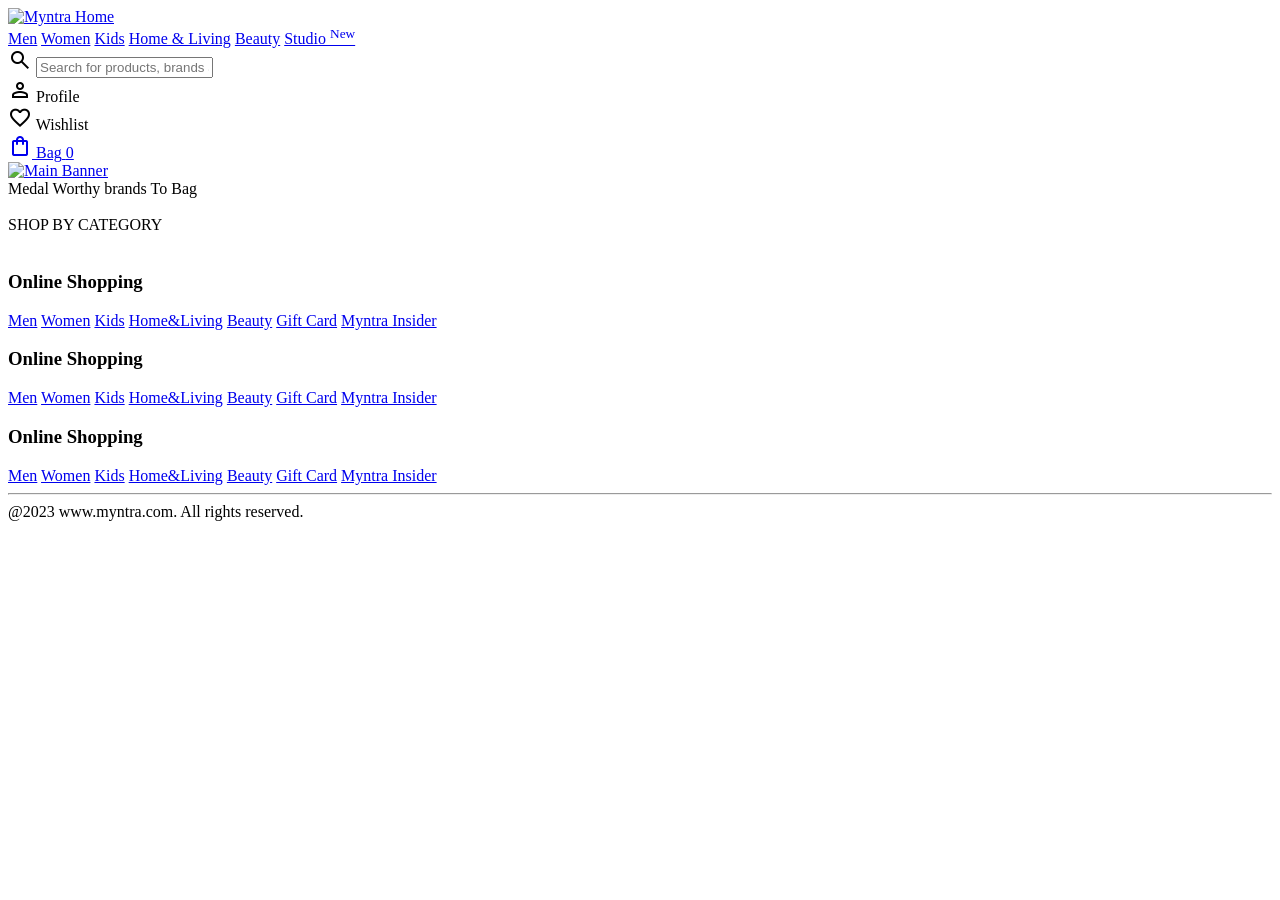
==== index.html @ 45eba258 "Rename Front_Page.html to index.html" ====
<!DOCTYPE html>
<html lang="en">
<head>
    <title>Myntra Clone</title>
    <link rel="stylesheet" href="Front_Page.css">
    <link rel="stylesheet" href="https://fonts.googleapis.com/css2?family=Material+Symbols+Outlined:opsz,wght,FILL,GRAD@20..48,100..700,0..1,-50..200" />
</head>
<body>
    <header>
        <div class="logo-container">
            <a href="Front_Page.html"><img class="shopping-home" src="myntra-image/myntra_logo.webp" alt="Myntra Home"></a>
        </div>
        <nav class="nav-bar">
            <a href="men.html">Men</a>
            <a href="#">Women</a>
            <a href="#">Kids</a>
            <a href="#">Home & Living</a>
            <a href="#">Beauty</a>
            <a href="#">Studio <sup>New</sup></a>
        </nav>
        <div class="search-bar">
            <span class="material-symbols-outlined search-icon">search</span>
            <input class="search-input" placeholder="Search for products, brands and more">
        </div>
        <div class="action-bar">
            <div class="action-container">
                <span class="material-symbols-outlined action_icon">person</span>
                <span class="action_name">Profile</span>
            </div>

            <div class="action-container">
                <span class="material-symbols-outlined action_icon">favorite</span>
                <span class="action-name">Wishlist</span>
            </div>

           <a class="action-container" href="bag.html">
                <span class="material-symbols-outlined ">shopping_bag</span>
                <span class="action-name">Bag</span>
                <span class="bag-item-count">0</span>
            </a>
        </div>
    </header>
    <main>
       <div class="banner-container">
        </div>
        <a href="Top_Items.html"><img class="banner-image" src="myntra-image/banner.jpg" alt="Main Banner"></a>
        <div class="category-heading">Medal Worthy brands To Bag</div>
        <div class="category-items">
            <a href="#"><img class="sale-item" src="myntra-image/image copy 9.png" alt=""></a>
            <a href="#"><img class="sale-item" src="myntra-image/image copy 13.png" alt=""></a>
            <a href="#"><img class="sale-item" src="myntra-image/image copy 11.png" alt=""></a>
            <a href="#"><img class="sale-item" src="myntra-image/image copy 12.png" alt=""></a>
            <a href="#"><img class="sale-item" src="myntra-image/image copy 14.png" alt=""></a>
            <a href="#"><img class="sale-item" src="myntra-image/image copy 15.png" alt=""></a>
            <a href="#"><img class="sale-item" src="myntra-image/image copy 16.png" alt=""></a>
            <a href="#"><img class="sale-item" src="myntra-image/image copy 17.png" alt=""></a>
            <a href="#"><img class="sale-item" src="myntra-image/image copy 18.png" alt=""></a>
            <a href="#"><img class="sale-item" src="myntra-image/image copy 19.png" alt=""></a>
            <a href="#"><img class="sale-item" src="myntra-image/image copy 20.png" alt=""></a>
            <a href="#"><img class="sale-item" src="myntra-image/image copy 10.png" alt=""></a>
        </div>
        <div class="category-heading">SHOP BY CATEGORY</div>
        <div class="category-items">
            <a href="#"><img class="sale-item" src="myntra-image/image copy 2.png" alt=""></a>
            <a href="#"><img class="sale-item" src="myntra-image/image copy 3.png" alt=""></a>
            <a href="#"><img class="sale-item" src="myntra-image/image copy 4.png" alt=""></a>
            <a href="#"><img class="sale-item" src="myntra-image/image copy 5.png" alt=""></a>
            <a href="#"><img class="sale-item" src="myntra-image/image copy 6.png" alt=""></a>
            <a href="#"><img class="sale-item" src="myntra-image/image copy 7.png" alt=""></a>
            <a href="#"><img class="sale-item" src="myntra-image/image copy 8.png" alt=""></a>
            <a href="#"><img class="sale-item" src="myntra-image/image.png" alt=""></a>
            <a href="#"><img class="sale-item" src="myntra-image/image copy.png" alt=""></a>
        </div>
    </main>
    <footer>
        <div class="footer-container">
            <div class="footer-column">
                <h3>Online Shopping</h3>
                <a href="#">Men</a>
            <a href="#">Women</a>
            <a href="#">Kids</a>
            <a href="#">Home&Living</a>
            <a href="#">Beauty</a>
            <a href="#">Gift Card</a>
            <a href="#">Myntra Insider</a>
            </div>
            <div class="footer-column">
                <h3>Online Shopping</h3>
                <a href="#">Men</a>
            <a href="#">Women</a>
            <a href="#">Kids</a>
            <a href="#">Home&Living</a>
            <a href="#">Beauty</a>
            <a href="#">Gift Card</a>
            <a href="#">Myntra Insider</a>
            </div>
             <div class="footer-column">
                <h3>Online Shopping</h3>
                <a href="#">Men</a>
            <a href="#">Women</a>
            <a href="#">Kids</a>
            <a href="#">Home&Living</a>
            <a href="#">Beauty</a>
            <a href="#">Gift Card</a>
            <a href="#">Myntra Insider</a>
            </div>
        </div>
        <hr>
        <div class="copyright">
            @2023 www.myntra.com. All rights reserved.
        </div>
    </footer>
   <script src="shopping-website2.js"></script>
   <script src="items.js"></script>
</body>
</html>
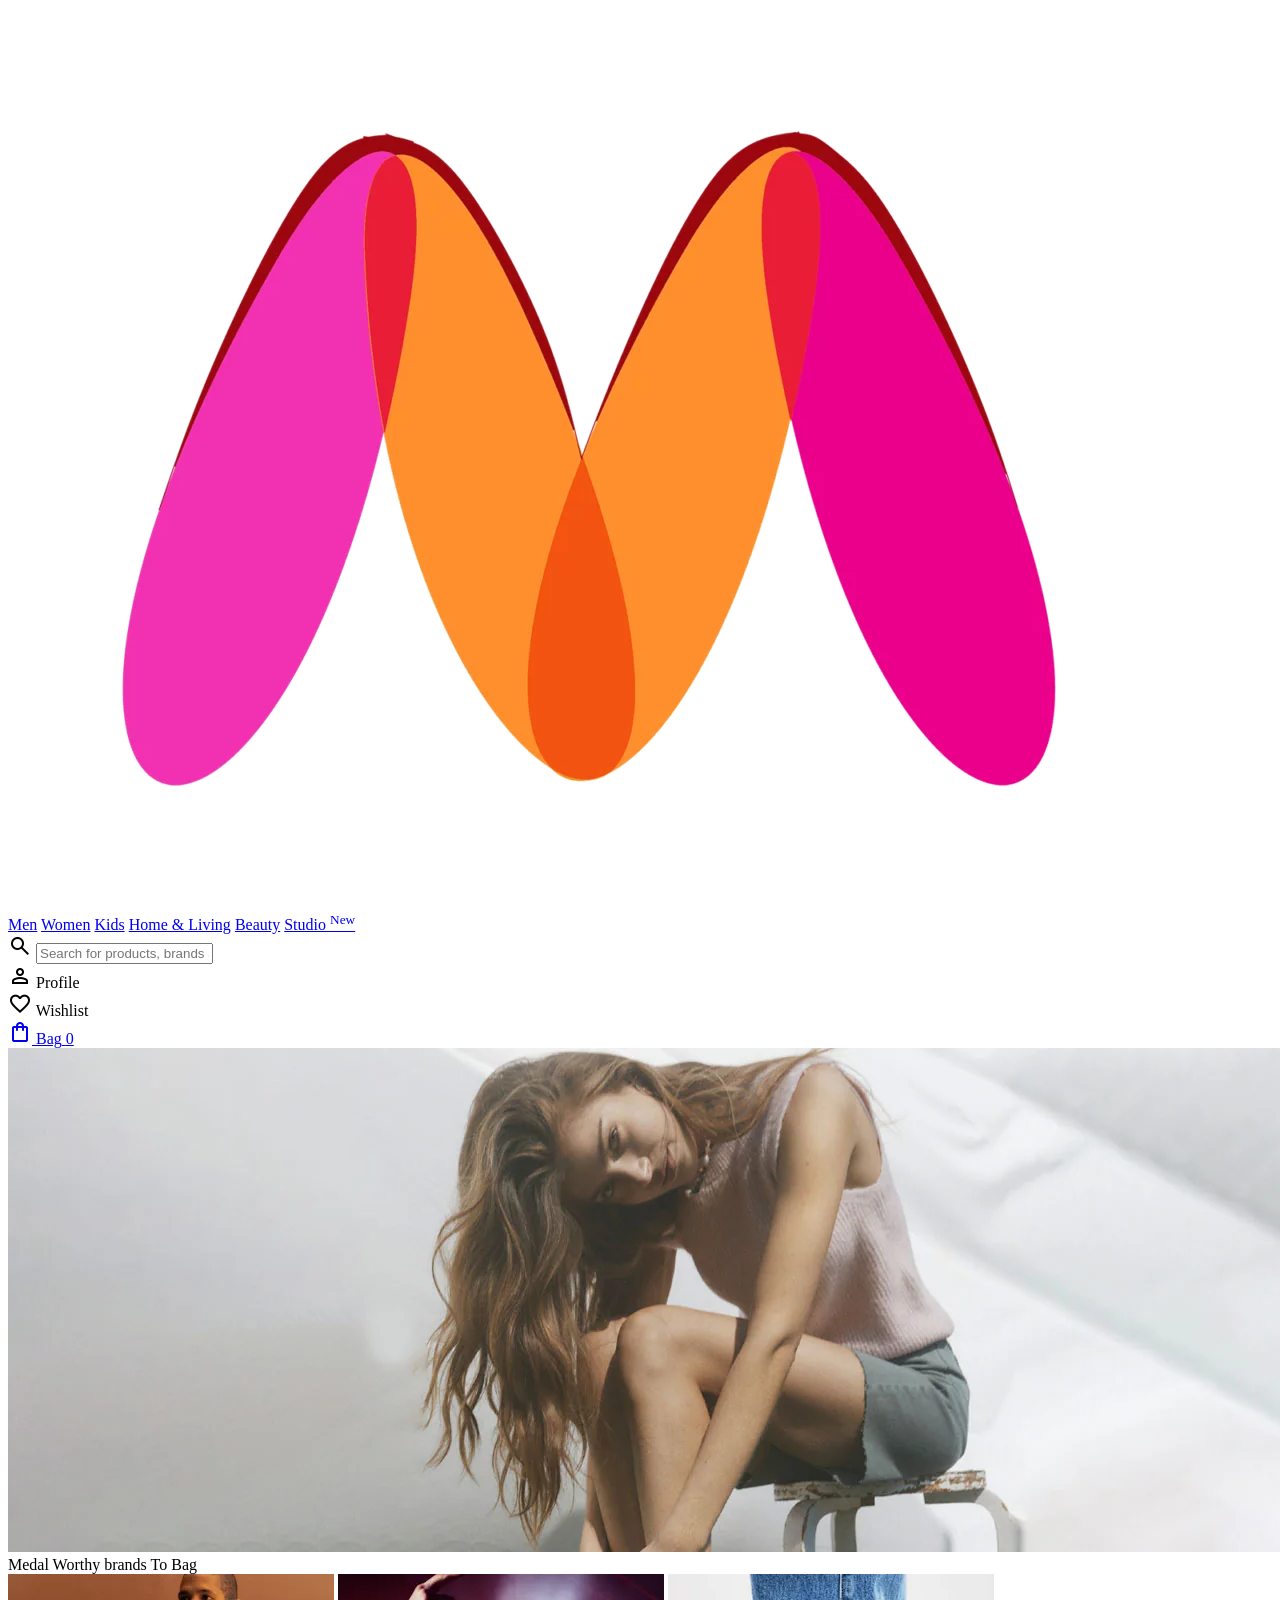
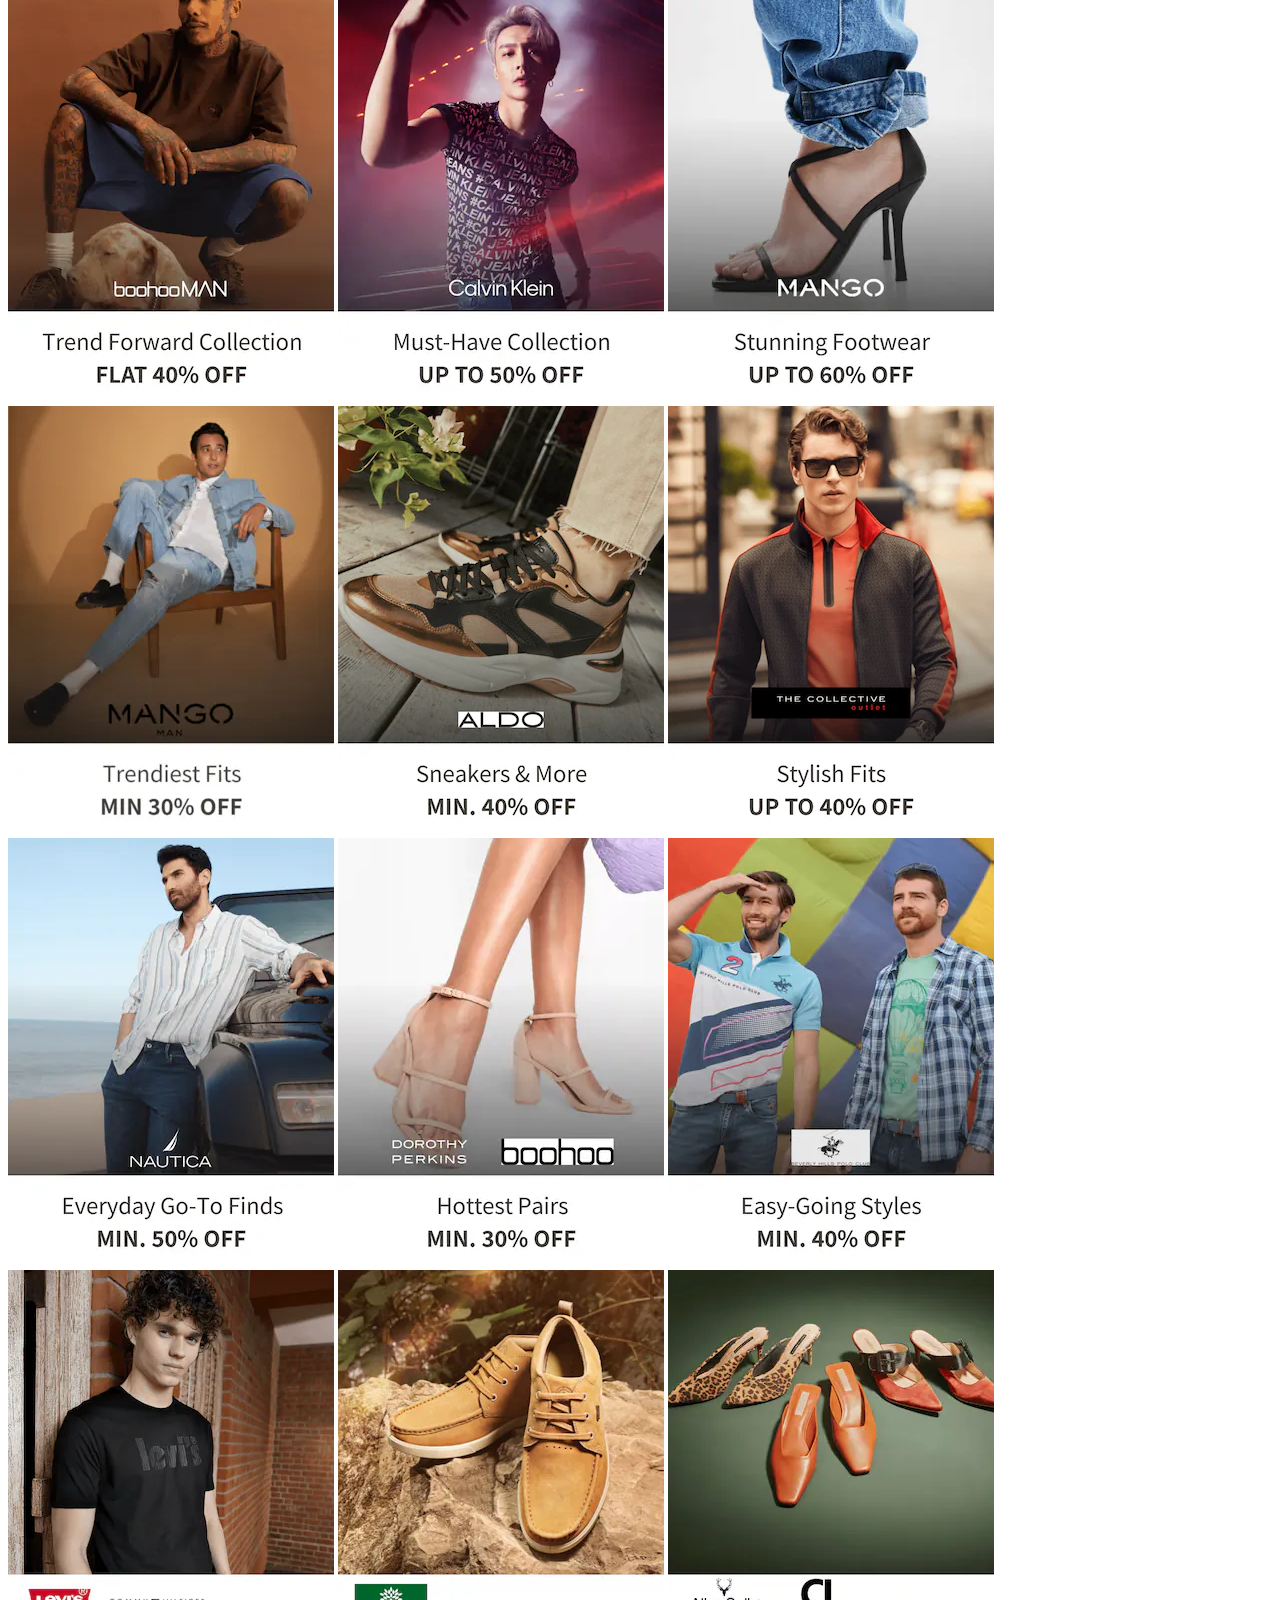
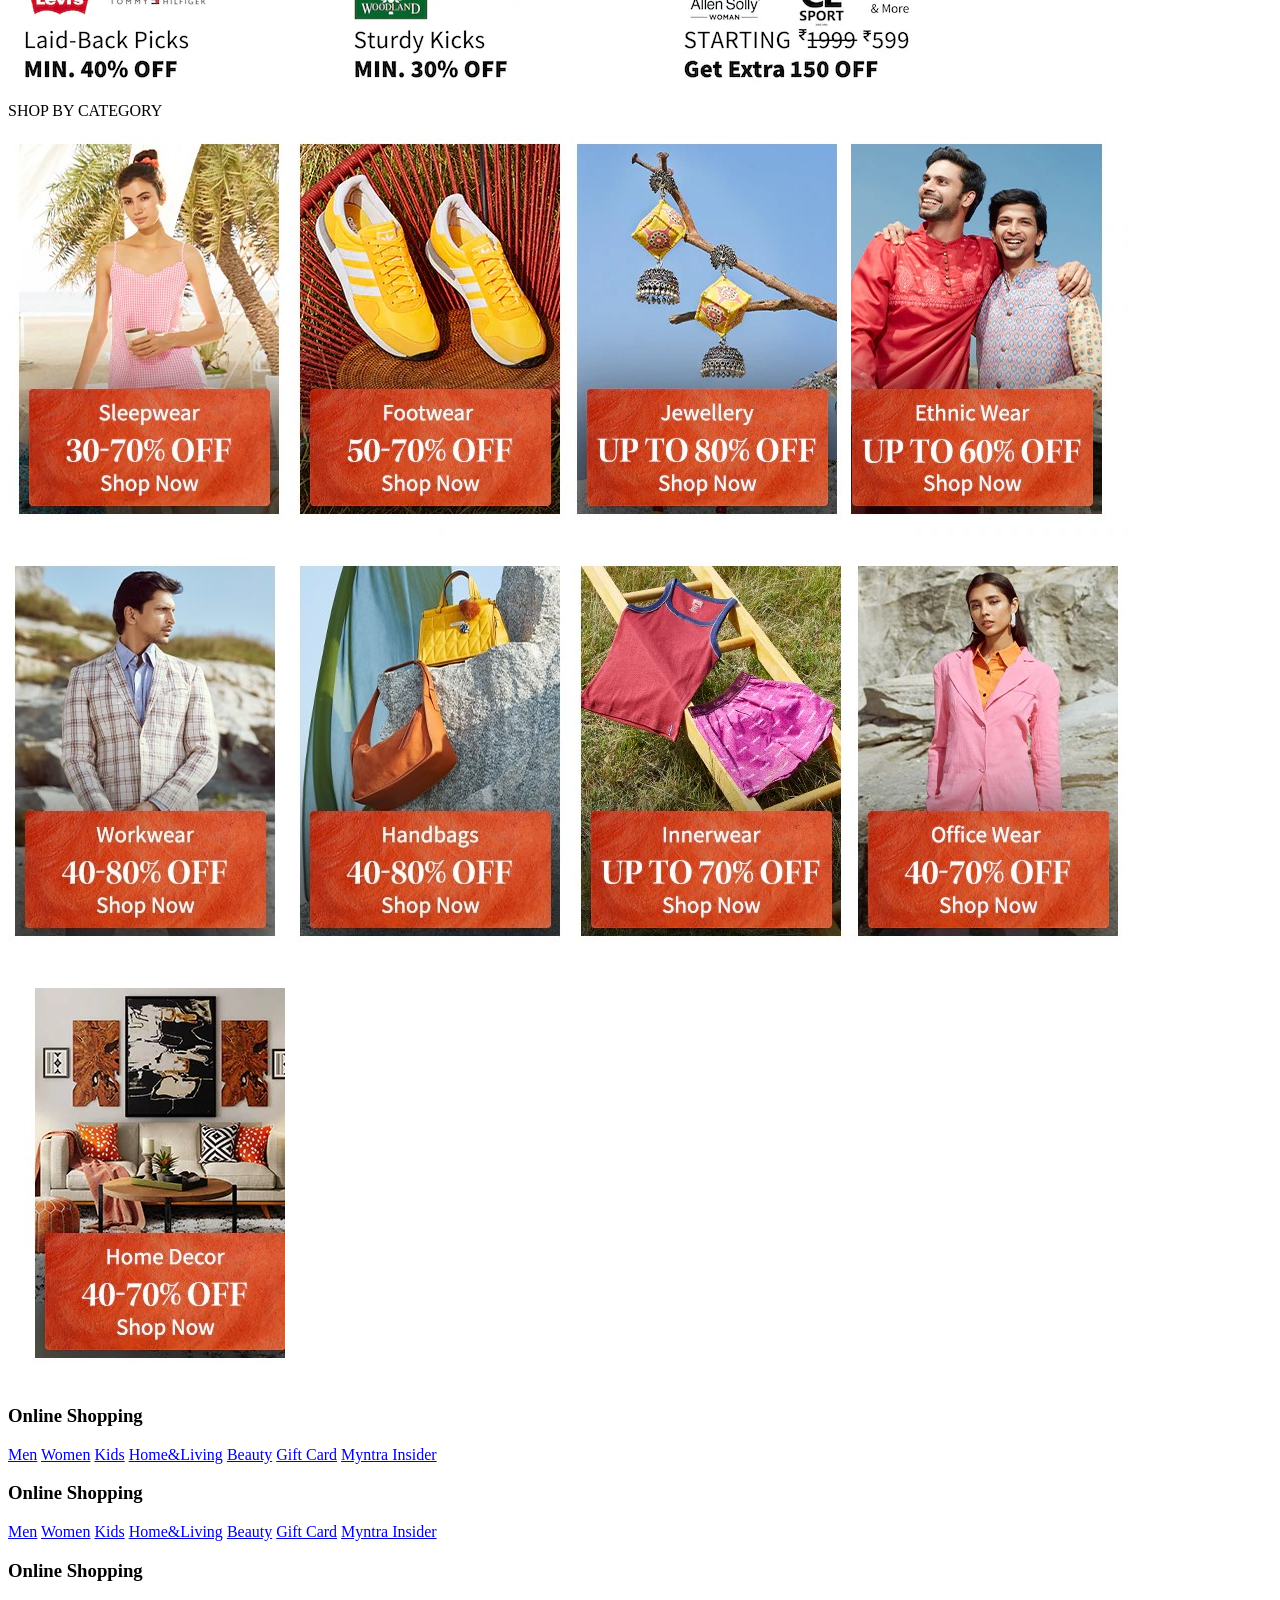
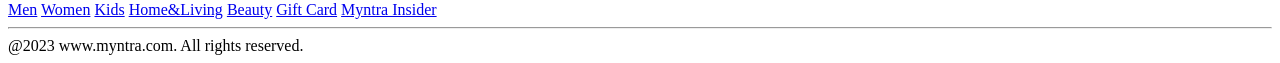
==== commit 038f1ff4: "Update index.html" ====
--- a/index.html
+++ b/index.html
@@ -110,7 +110,7 @@
             @2023 www.myntra.com. All rights reserved.
         </div>
     </footer>
-   <script src="shopping-website2.js"></script>
+   <script src="Top_items.js"></script>
    <script src="items.js"></script>
 </body>
 </html>
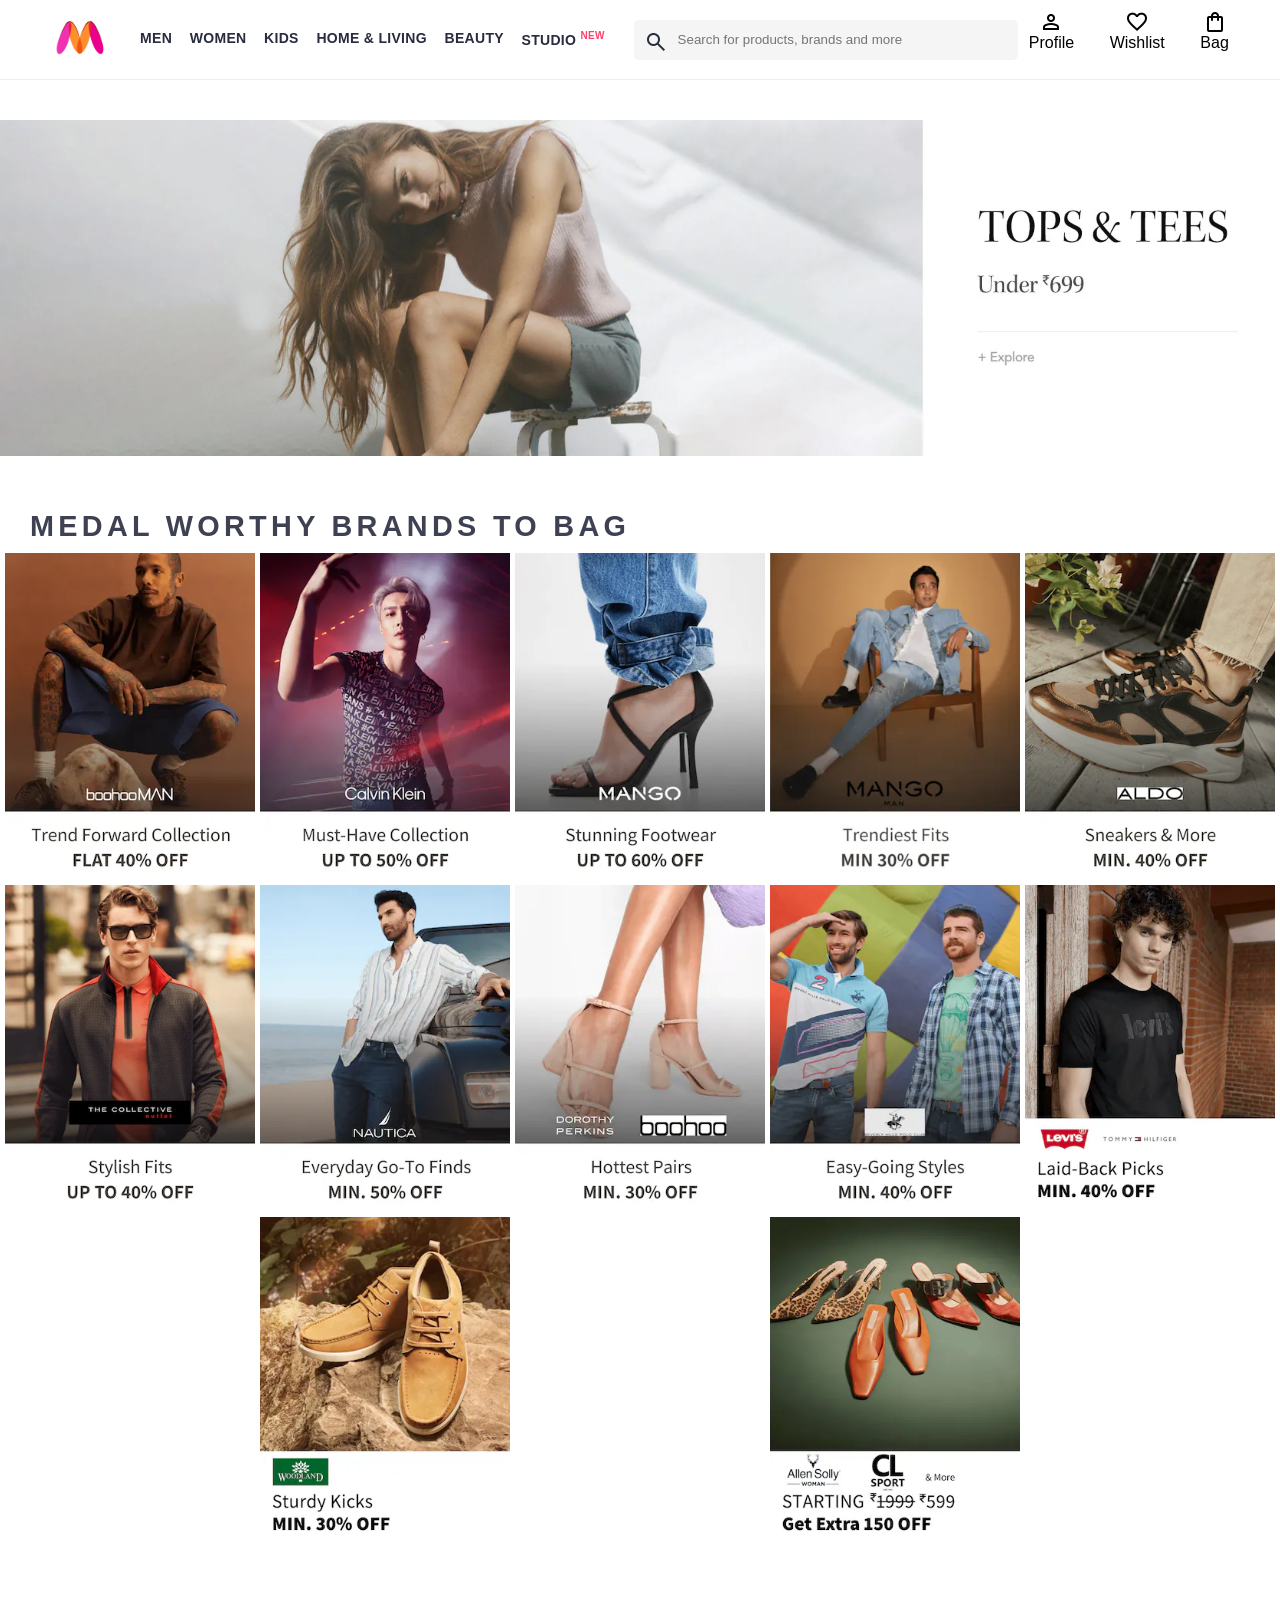
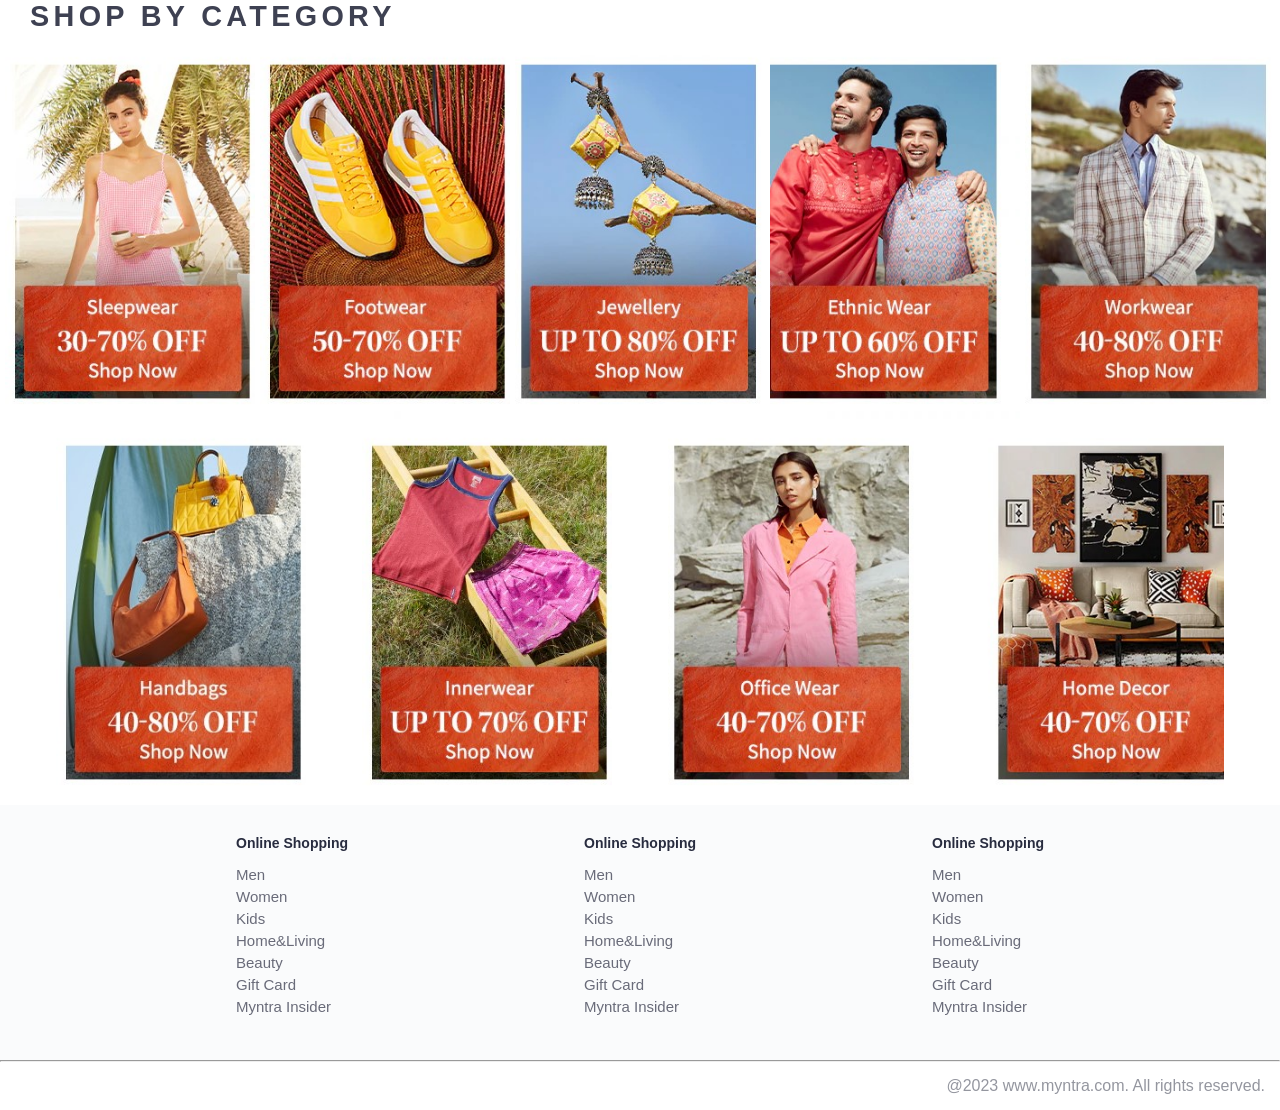
==== commit bf56938d: "Add files via upload" ====
--- a/index.html
+++ b/index.html
@@ -1,116 +1,117 @@
-  <!DOCTYPE html>
-<html lang="en">
-<head>
-    <title>Myntra Clone</title>
-    <link rel="stylesheet" href="Front_Page.css">
-    <link rel="stylesheet" href="https://fonts.googleapis.com/css2?family=Material+Symbols+Outlined:opsz,wght,FILL,GRAD@20..48,100..700,0..1,-50..200" />
-</head>
-<body>
-    <header>
-        <div class="logo-container">
-            <a href="Front_Page.html"><img class="shopping-home" src="myntra-image/myntra_logo.webp" alt="Myntra Home"></a>
-        </div>
-        <nav class="nav-bar">
-            <a href="men.html">Men</a>
-            <a href="#">Women</a>
-            <a href="#">Kids</a>
-            <a href="#">Home & Living</a>
-            <a href="#">Beauty</a>
-            <a href="#">Studio <sup>New</sup></a>
-        </nav>
-        <div class="search-bar">
-            <span class="material-symbols-outlined search-icon">search</span>
-            <input class="search-input" placeholder="Search for products, brands and more">
-        </div>
-        <div class="action-bar">
-            <div class="action-container">
-                <span class="material-symbols-outlined action_icon">person</span>
-                <span class="action_name">Profile</span>
-            </div>
-
-            <div class="action-container">
-                <span class="material-symbols-outlined action_icon">favorite</span>
-                <span class="action-name">Wishlist</span>
-            </div>
-
-           <a class="action-container" href="bag.html">
-                <span class="material-symbols-outlined ">shopping_bag</span>
-                <span class="action-name">Bag</span>
-                <span class="bag-item-count">0</span>
-            </a>
-        </div>
-    </header>
-    <main>
-       <div class="banner-container">
-        </div>
-        <a href="Top_Items.html"><img class="banner-image" src="myntra-image/banner.jpg" alt="Main Banner"></a>
-        <div class="category-heading">Medal Worthy brands To Bag</div>
-        <div class="category-items">
-            <a href="#"><img class="sale-item" src="myntra-image/image copy 9.png" alt=""></a>
-            <a href="#"><img class="sale-item" src="myntra-image/image copy 13.png" alt=""></a>
-            <a href="#"><img class="sale-item" src="myntra-image/image copy 11.png" alt=""></a>
-            <a href="#"><img class="sale-item" src="myntra-image/image copy 12.png" alt=""></a>
-            <a href="#"><img class="sale-item" src="myntra-image/image copy 14.png" alt=""></a>
-            <a href="#"><img class="sale-item" src="myntra-image/image copy 15.png" alt=""></a>
-            <a href="#"><img class="sale-item" src="myntra-image/image copy 16.png" alt=""></a>
-            <a href="#"><img class="sale-item" src="myntra-image/image copy 17.png" alt=""></a>
-            <a href="#"><img class="sale-item" src="myntra-image/image copy 18.png" alt=""></a>
-            <a href="#"><img class="sale-item" src="myntra-image/image copy 19.png" alt=""></a>
-            <a href="#"><img class="sale-item" src="myntra-image/image copy 20.png" alt=""></a>
-            <a href="#"><img class="sale-item" src="myntra-image/image copy 10.png" alt=""></a>
-        </div>
-        <div class="category-heading">SHOP BY CATEGORY</div>
-        <div class="category-items">
-            <a href="#"><img class="sale-item" src="myntra-image/image copy 2.png" alt=""></a>
-            <a href="#"><img class="sale-item" src="myntra-image/image copy 3.png" alt=""></a>
-            <a href="#"><img class="sale-item" src="myntra-image/image copy 4.png" alt=""></a>
-            <a href="#"><img class="sale-item" src="myntra-image/image copy 5.png" alt=""></a>
-            <a href="#"><img class="sale-item" src="myntra-image/image copy 6.png" alt=""></a>
-            <a href="#"><img class="sale-item" src="myntra-image/image copy 7.png" alt=""></a>
-            <a href="#"><img class="sale-item" src="myntra-image/image copy 8.png" alt=""></a>
-            <a href="#"><img class="sale-item" src="myntra-image/image.png" alt=""></a>
-            <a href="#"><img class="sale-item" src="myntra-image/image copy.png" alt=""></a>
-        </div>
-    </main>
-    <footer>
-        <div class="footer-container">
-            <div class="footer-column">
-                <h3>Online Shopping</h3>
-                <a href="#">Men</a>
-            <a href="#">Women</a>
-            <a href="#">Kids</a>
-            <a href="#">Home&Living</a>
-            <a href="#">Beauty</a>
-            <a href="#">Gift Card</a>
-            <a href="#">Myntra Insider</a>
-            </div>
-            <div class="footer-column">
-                <h3>Online Shopping</h3>
-                <a href="#">Men</a>
-            <a href="#">Women</a>
-            <a href="#">Kids</a>
-            <a href="#">Home&Living</a>
-            <a href="#">Beauty</a>
-            <a href="#">Gift Card</a>
-            <a href="#">Myntra Insider</a>
-            </div>
-             <div class="footer-column">
-                <h3>Online Shopping</h3>
-                <a href="#">Men</a>
-            <a href="#">Women</a>
-            <a href="#">Kids</a>
-            <a href="#">Home&Living</a>
-            <a href="#">Beauty</a>
-            <a href="#">Gift Card</a>
-            <a href="#">Myntra Insider</a>
-            </div>
-        </div>
-        <hr>
-        <div class="copyright">
-            @2023 www.myntra.com. All rights reserved.
-        </div>
-    </footer>
-   <script src="Top_items.js"></script>
-   <script src="items.js"></script>
-</body>
-</html>
+
+    <!DOCTYPE html>
+<html lang="en">
+<head>
+    <title>Myntra Clone</title>
+    <link rel="stylesheet" href="Front_Page.css">
+    <link rel="stylesheet" href="https://fonts.googleapis.com/css2?family=Material+Symbols+Outlined:opsz,wght,FILL,GRAD@20..48,100..700,0..1,-50..200" />
+</head>
+<body>
+    <header>
+        <div class="logo-container">
+            <a href="index.html"><img class="shopping-home" src="myntra-image/myntra_logo.webp" alt="Myntra Home"></a>
+        </div>
+        <nav class="nav-bar">
+            <a href="men.html">Men</a>
+            <a href="#">Women</a>
+            <a href="#">Kids</a>
+            <a href="#">Home & Living</a>
+            <a href="#">Beauty</a>
+            <a href="#">Studio <sup>New</sup></a>
+        </nav>
+        <div class="search-bar">
+            <span class="material-symbols-outlined search-icon">search</span>
+            <input class="search-input" placeholder="Search for products, brands and more">
+        </div>
+        <div class="action-bar">
+            <div class="action-container">
+                <span class="material-symbols-outlined action_icon">person</span>
+                <span class="action_name">Profile</span>
+            </div>
+
+            <div class="action-container">
+                <span class="material-symbols-outlined action_icon">favorite</span>
+                <span class="action-name">Wishlist</span>
+            </div>
+
+           <a class="action-container" href="bag.html">
+                <span class="material-symbols-outlined ">shopping_bag</span>
+                <span class="action-name">Bag</span>
+                <span class="bag-item-count">0</span>
+            </a>
+        </div>
+    </header>
+    <main>
+       <div class="banner-container">
+        </div>
+        <a href="Top_Items.html"><img class="banner-image" src="myntra-image/banner.jpg" alt="Main Banner"></a>
+        <div class="category-heading">Medal Worthy brands To Bag</div>
+        <div class="category-items">
+            <a href="#"><img class="sale-item" src="myntra-image/image copy 9.png" alt=""></a>
+            <a href="#"><img class="sale-item" src="myntra-image/image copy 13.png" alt=""></a>
+            <a href="#"><img class="sale-item" src="myntra-image/image copy 11.png" alt=""></a>
+            <a href="#"><img class="sale-item" src="myntra-image/image copy 12.png" alt=""></a>
+            <a href="#"><img class="sale-item" src="myntra-image/image copy 14.png" alt=""></a>
+            <a href="#"><img class="sale-item" src="myntra-image/image copy 15.png" alt=""></a>
+            <a href="#"><img class="sale-item" src="myntra-image/image copy 16.png" alt=""></a>
+            <a href="#"><img class="sale-item" src="myntra-image/image copy 17.png" alt=""></a>
+            <a href="#"><img class="sale-item" src="myntra-image/image copy 18.png" alt=""></a>
+            <a href="#"><img class="sale-item" src="myntra-image/image copy 19.png" alt=""></a>
+            <a href="#"><img class="sale-item" src="myntra-image/image copy 20.png" alt=""></a>
+            <a href="#"><img class="sale-item" src="myntra-image/image copy 10.png" alt=""></a>
+        </div>
+        <div class="category-heading">SHOP BY CATEGORY</div>
+        <div class="category-items">
+            <a href="#"><img class="sale-item" src="myntra-image/image copy 2.png" alt=""></a>
+            <a href="#"><img class="sale-item" src="myntra-image/image copy 3.png" alt=""></a>
+            <a href="#"><img class="sale-item" src="myntra-image/image copy 4.png" alt=""></a>
+            <a href="#"><img class="sale-item" src="myntra-image/image copy 5.png" alt=""></a>
+            <a href="#"><img class="sale-item" src="myntra-image/image copy 6.png" alt=""></a>
+            <a href="#"><img class="sale-item" src="myntra-image/image copy 7.png" alt=""></a>
+            <a href="#"><img class="sale-item" src="myntra-image/image copy 8.png" alt=""></a>
+            <a href="#"><img class="sale-item" src="myntra-image/image.png" alt=""></a>
+            <a href="#"><img class="sale-item" src="myntra-image/image copy.png" alt=""></a>
+        </div>
+    </main>
+    <footer>
+        <div class="footer-container">
+            <div class="footer-column">
+                <h3>Online Shopping</h3>
+                <a href="#">Men</a>
+            <a href="#">Women</a>
+            <a href="#">Kids</a>
+            <a href="#">Home&Living</a>
+            <a href="#">Beauty</a>
+            <a href="#">Gift Card</a>
+            <a href="#">Myntra Insider</a>
+            </div>
+            <div class="footer-column">
+                <h3>Online Shopping</h3>
+                <a href="#">Men</a>
+            <a href="#">Women</a>
+            <a href="#">Kids</a>
+            <a href="#">Home&Living</a>
+            <a href="#">Beauty</a>
+            <a href="#">Gift Card</a>
+            <a href="#">Myntra Insider</a>
+            </div>
+             <div class="footer-column">
+                <h3>Online Shopping</h3>
+                <a href="#">Men</a>
+            <a href="#">Women</a>
+            <a href="#">Kids</a>
+            <a href="#">Home&Living</a>
+            <a href="#">Beauty</a>
+            <a href="#">Gift Card</a>
+            <a href="#">Myntra Insider</a>
+            </div>
+        </div>
+        <hr>
+        <div class="copyright">
+            @2023 www.myntra.com. All rights reserved.
+        </div>
+    </footer>
+   <script src="Top_items.js"></script>
+   <script src="items.js"></script>
+</body>
+</html>
--- a/Front_Page.css
+++ b/Front_Page.css
@@ -0,0 +1,162 @@
+* {padding: 0; 
+   margin: 0;
+   box-sizing: border-box;
+   font-family: Figtree-Regular, -apple-system, BlinkMacSystemFont, Segoe UI, Roboto, Helvetica, Arial, sans-serif;
+}
+header{
+    display: flex;
+    height: 80px;
+    background-color: #ffffff;
+    justify-content: space-between;
+    align-items: center;
+    border-bottom: 1px solid #f5eaea;
+}
+.shopping-home{
+    height: 45px;
+    
+}
+.logo-container{
+    margin-left:4%;
+}
+.action-bar{
+    margin-right:4%;
+}
+.nav-bar{
+    display: flex;
+    justify-content: space-evenly;
+    min-width: 500px;
+
+}
+.nav-bar a{
+    font-size: 14px;
+    letter-spacing: .3px;
+    color: #282c3f;
+    font-weight: 700;
+    text-transform: uppercase;
+    text-decoration: none;
+    padding: 25px 0;
+     border-bottom: 2px solid #ffffff;
+}
+.nav-bar a:hover{
+    border-bottom: 2px solid #ff3f6c;
+}
+.nav-bar a sup {
+    color: #ff3f6c;
+    font-size: 10px;
+}
+.search-bar{
+    height: 40px;
+    min-width: 200px;
+    width: 30%;
+    display: flex;
+    align-items: center;
+}
+.search-icon{
+    box-sizing: content-box;
+    height: 20px;
+    padding: 10px;
+
+    background-color:#f5f5f6 ;
+    color: #282c3f;
+    font-weight: 300;
+    border-radius: 5px 0 0 5px;
+}
+.search-input{
+    color:#696e79 ;
+    background-color:#f5f5f6 ;
+    flex-grow: 1;
+    height: 40px;
+    border: 0;
+    border-radius: 0 5px 5px 0;
+}
+.action-bar{
+    display: flex;
+    min-width: 200px;
+    justify-content: space-between;
+}
+.banner-container {
+    margin: 40px 0;
+}
+.banner-image {
+    width: 100%;
+}
+
+.category-heading {
+    text-transform: uppercase;
+    color: #3e4152;
+    letter-spacing: .15em;
+    font-size: 1.8em;
+    margin: 50px 0 10px 30px;
+    max-height: 5em;
+    font-weight: 700;
+}
+
+.category-items {
+    display: flex;
+    flex-wrap: wrap;
+    justify-content: space-evenly;
+}
+
+.sale-item {
+    width: 250px;
+}
+ .footer-container{
+        padding: 30px 0px 40px 0px;
+        background-color: #fafbfc;
+        display: flex;
+        justify-content: space-evenly;
+    }
+    .footer-column{
+        display: flex;
+        flex-direction: column;
+    }
+     .footer-column h3{
+        color: #282c3f;
+        font-size: 14px;
+        margin-bottom: 15px;
+    }
+    .footer-column a{
+        color: #696b79;
+        font-size: 15px;
+        text-decoration: none;
+        padding-bottom:5px;
+    }
+    .copyright {
+        text-align: end;
+        padding: 15px;
+        color: #94969f;
+
+    }
+    .action-container{
+    display: flex;
+    flex-direction: column;
+    align-items: center;
+} 
+ .bag-item-count {
+         background-color: #f16565;
+    white-space: nowrap;
+    text-align: center;
+    line-height: 18px;
+    padding: 0 6px;
+    height: 18px;
+    position: relative;
+    border-radius: 50%;
+    font-size: 12px;
+    color: #fff;
+    left: 13px;
+    top: -44px;
+    font-weight: 700;
+    cursor: pointer;
+    }
+     .action-container {
+        text-decoration: none;
+        color: black;
+    }
+   
+    a.action-container:link {
+    color:black;
+    text-decoration: none;
+}
+.action-name{
+    display: flex;
+}
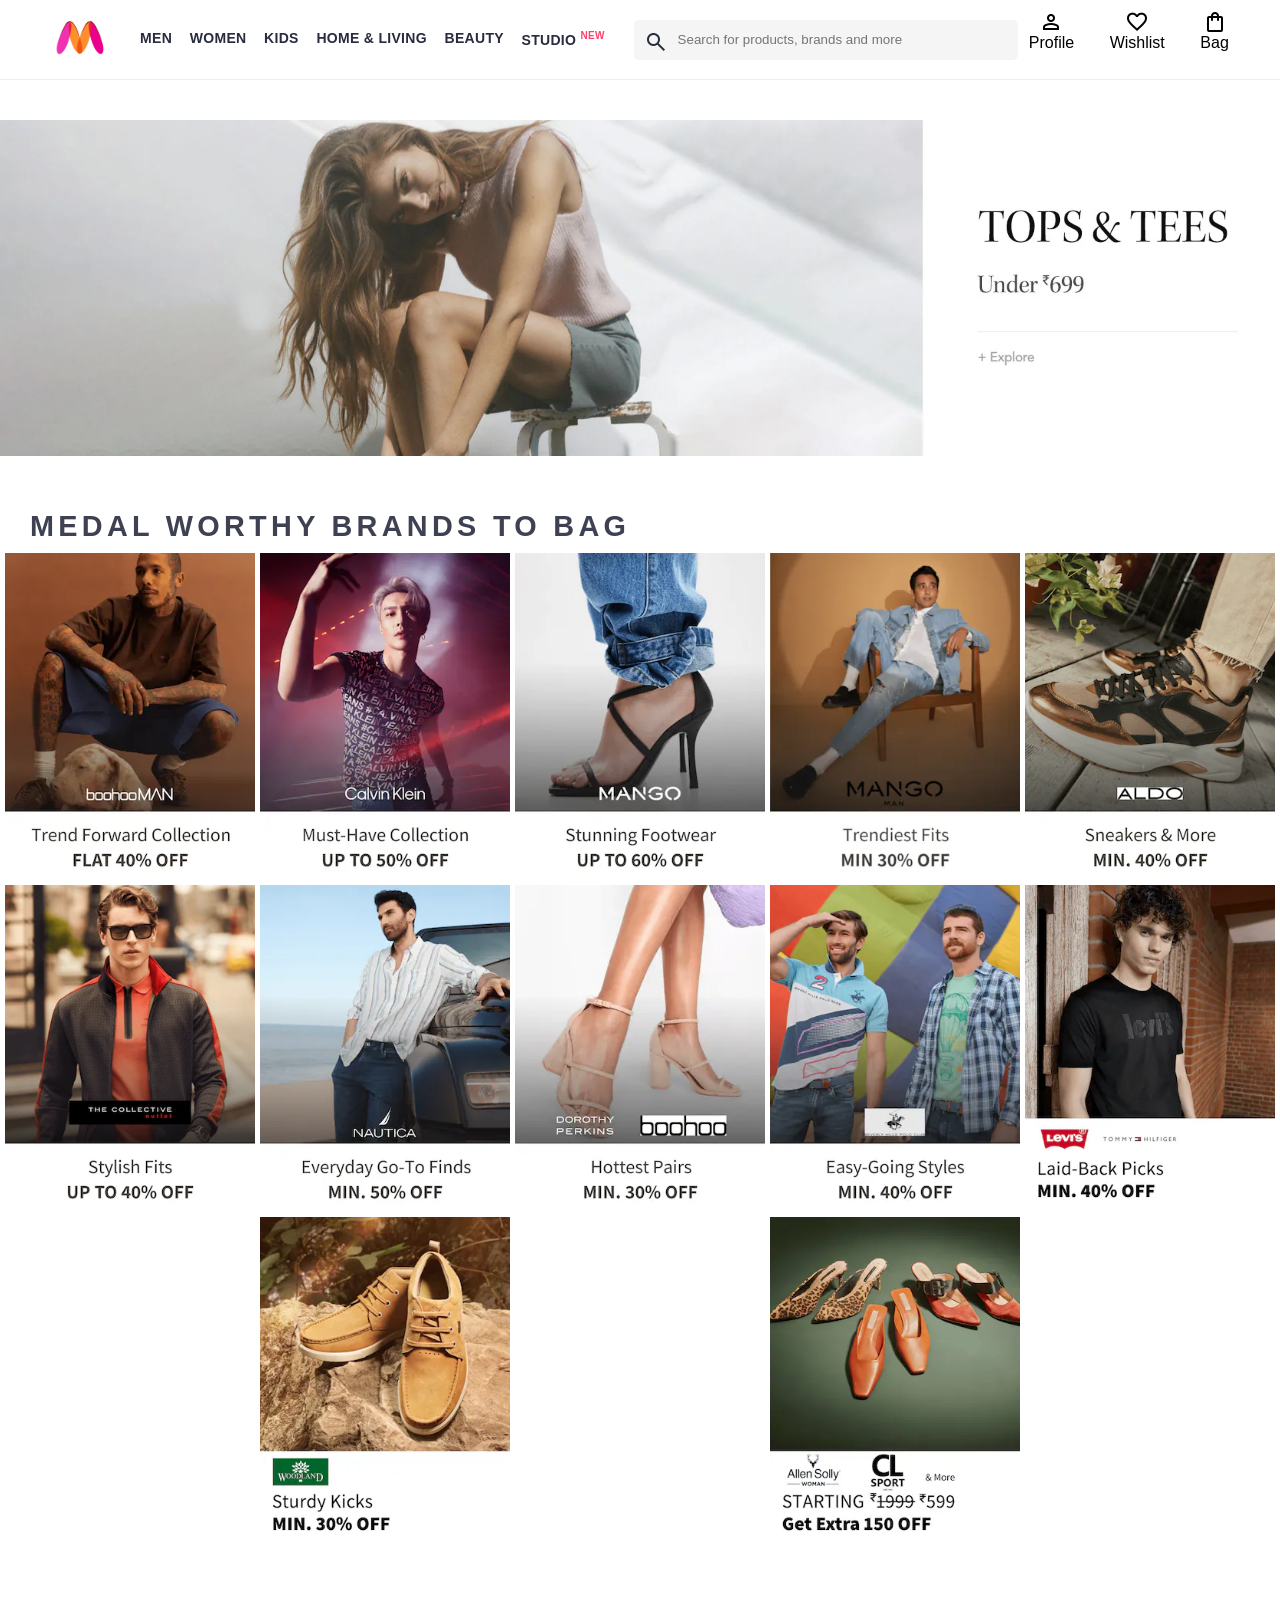
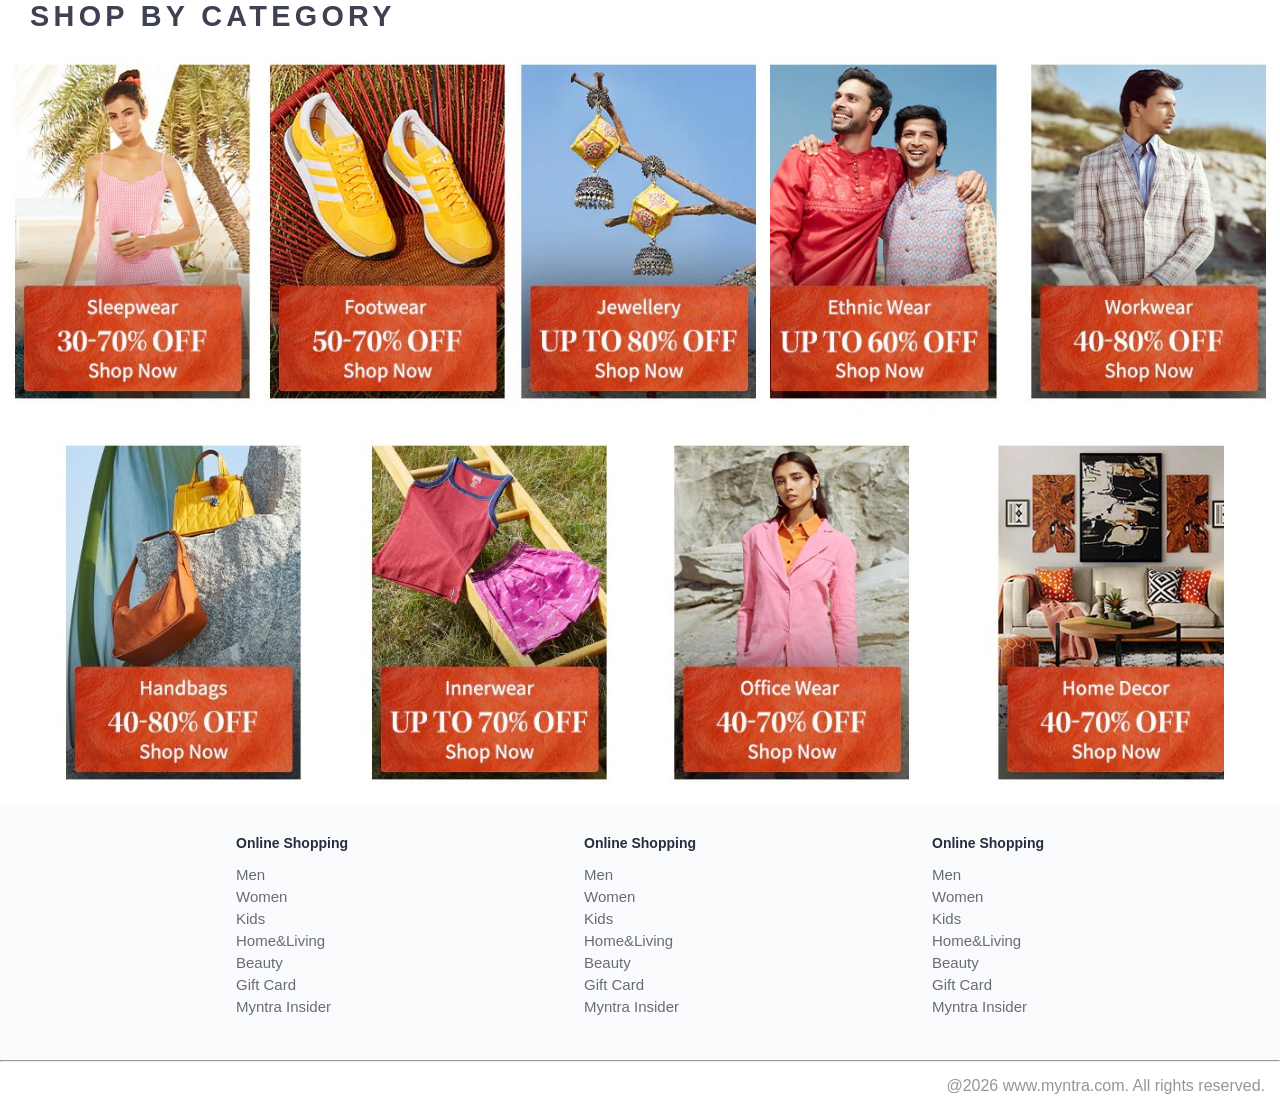
==== commit bb69ab5b: "Update index.html" ====
--- a/index.html
+++ b/index.html
@@ -1,117 +1,173 @@
+<!doctype html>
+<html lang="en">
+  <head>
+    <title>Myntra Clone</title>
+    <link rel="stylesheet" href="Front_Page.css" />
+    <link
+      rel="stylesheet"
+      href="https://fonts.googleapis.com/css2?family=Material+Symbols+Outlined:opsz,wght,FILL,GRAD@20..48,100..700,0..1,-50..200"
+    />
+  </head>
+  <body>
+    <header>
+      <div class="logo-container">
+        <a href="index.html"
+          ><img
+            class="shopping-home"
+            src="myntra-image/myntra_logo.webp"
+            alt="Myntra Home"
+        /></a>
+      </div>
+      <nav class="nav-bar">
+        <a href="men.html">Men</a>
+        <a href="women.html">Women</a>
+        <a href="kids.html">Kids</a>
+        <a href="home.html">Home & Living</a>
+        <a href="beauty.html">Beauty</a>
+        <a href="studio.html">Studio <sup>New</sup></a>
+      </nav>
+      <div class="search-bar">
+        <span class="material-symbols-outlined search-icon">search</span>
+        <input
+          class="search-input"
+          id="search-input"
+          placeholder="Search for products, brands and more"
+          onkeyup="searchProducts()"
+        />
+      </div>
+      <div class="action-bar">
+        <div class="action-container">
+          <span class="material-symbols-outlined action_icon">person</span>
+          <span class="action_name">Profile</span>
+        </div>
 
-    <!DOCTYPE html>
-<html lang="en">
-<head>
-    <title>Myntra Clone</title>
-    <link rel="stylesheet" href="Front_Page.css">
-    <link rel="stylesheet" href="https://fonts.googleapis.com/css2?family=Material+Symbols+Outlined:opsz,wght,FILL,GRAD@20..48,100..700,0..1,-50..200" />
-</head>
-<body>
-    <header>
-        <div class="logo-container">
-            <a href="index.html"><img class="shopping-home" src="myntra-image/myntra_logo.webp" alt="Myntra Home"></a>
+        <div class="action-container">
+          <span class="material-symbols-outlined action_icon">favorite</span>
+          <span class="action-name">Wishlist</span>
         </div>
-        <nav class="nav-bar">
-            <a href="men.html">Men</a>
-            <a href="#">Women</a>
-            <a href="#">Kids</a>
-            <a href="#">Home & Living</a>
-            <a href="#">Beauty</a>
-            <a href="#">Studio <sup>New</sup></a>
-        </nav>
-        <div class="search-bar">
-            <span class="material-symbols-outlined search-icon">search</span>
-            <input class="search-input" placeholder="Search for products, brands and more">
-        </div>
-        <div class="action-bar">
-            <div class="action-container">
-                <span class="material-symbols-outlined action_icon">person</span>
-                <span class="action_name">Profile</span>
-            </div>
 
-            <div class="action-container">
-                <span class="material-symbols-outlined action_icon">favorite</span>
-                <span class="action-name">Wishlist</span>
-            </div>
-
-           <a class="action-container" href="bag.html">
-                <span class="material-symbols-outlined ">shopping_bag</span>
-                <span class="action-name">Bag</span>
-                <span class="bag-item-count">0</span>
-            </a>
-        </div>
+        <a class="action-container" href="Add_To_Bag.html">
+          <span class="material-symbols-outlined">shopping_bag</span>
+          <span class="action-name">Bag</span>
+          <span class="bag-item-count">0</span>
+        </a>
+      </div>
     </header>
     <main>
-       <div class="banner-container">
-        </div>
-        <a href="Top_Items.html"><img class="banner-image" src="myntra-image/banner.jpg" alt="Main Banner"></a>
-        <div class="category-heading">Medal Worthy brands To Bag</div>
-        <div class="category-items">
-            <a href="#"><img class="sale-item" src="myntra-image/image copy 9.png" alt=""></a>
-            <a href="#"><img class="sale-item" src="myntra-image/image copy 13.png" alt=""></a>
-            <a href="#"><img class="sale-item" src="myntra-image/image copy 11.png" alt=""></a>
-            <a href="#"><img class="sale-item" src="myntra-image/image copy 12.png" alt=""></a>
-            <a href="#"><img class="sale-item" src="myntra-image/image copy 14.png" alt=""></a>
-            <a href="#"><img class="sale-item" src="myntra-image/image copy 15.png" alt=""></a>
-            <a href="#"><img class="sale-item" src="myntra-image/image copy 16.png" alt=""></a>
-            <a href="#"><img class="sale-item" src="myntra-image/image copy 17.png" alt=""></a>
-            <a href="#"><img class="sale-item" src="myntra-image/image copy 18.png" alt=""></a>
-            <a href="#"><img class="sale-item" src="myntra-image/image copy 19.png" alt=""></a>
-            <a href="#"><img class="sale-item" src="myntra-image/image copy 20.png" alt=""></a>
-            <a href="#"><img class="sale-item" src="myntra-image/image copy 10.png" alt=""></a>
-        </div>
-        <div class="category-heading">SHOP BY CATEGORY</div>
-        <div class="category-items">
-            <a href="#"><img class="sale-item" src="myntra-image/image copy 2.png" alt=""></a>
-            <a href="#"><img class="sale-item" src="myntra-image/image copy 3.png" alt=""></a>
-            <a href="#"><img class="sale-item" src="myntra-image/image copy 4.png" alt=""></a>
-            <a href="#"><img class="sale-item" src="myntra-image/image copy 5.png" alt=""></a>
-            <a href="#"><img class="sale-item" src="myntra-image/image copy 6.png" alt=""></a>
-            <a href="#"><img class="sale-item" src="myntra-image/image copy 7.png" alt=""></a>
-            <a href="#"><img class="sale-item" src="myntra-image/image copy 8.png" alt=""></a>
-            <a href="#"><img class="sale-item" src="myntra-image/image.png" alt=""></a>
-            <a href="#"><img class="sale-item" src="myntra-image/image copy.png" alt=""></a>
-        </div>
+      <div class="banner-container"></div>
+      <a href="Top_Items.html"
+        ><img
+          class="banner-image"
+          src="myntra-image/banner.jpg"
+          alt="Main Banner"
+      /></a>
+      <div class="category-heading">Medal Worthy brands To Bag</div>
+      <div class="category-items">
+        <a href="#"
+          ><img class="sale-item" src="myntra-image/image copy 9.png" alt=""
+        /></a>
+        <a href="#"
+          ><img class="sale-item" src="myntra-image/image copy 13.png" alt=""
+        /></a>
+        <a href="#"
+          ><img class="sale-item" src="myntra-image/image copy 11.png" alt=""
+        /></a>
+        <a href="#"
+          ><img class="sale-item" src="myntra-image/image copy 12.png" alt=""
+        /></a>
+        <a href="#"
+          ><img class="sale-item" src="myntra-image/image copy 14.png" alt=""
+        /></a>
+        <a href="#"
+          ><img class="sale-item" src="myntra-image/image copy 15.png" alt=""
+        /></a>
+        <a href="#"
+          ><img class="sale-item" src="myntra-image/image copy 16.png" alt=""
+        /></a>
+        <a href="#"
+          ><img class="sale-item" src="myntra-image/image copy 17.png" alt=""
+        /></a>
+        <a href="#"
+          ><img class="sale-item" src="myntra-image/image copy 18.png" alt=""
+        /></a>
+        <a href="#"
+          ><img class="sale-item" src="myntra-image/image copy 19.png" alt=""
+        /></a>
+        <a href="#"
+          ><img class="sale-item" src="myntra-image/image copy 20.png" alt=""
+        /></a>
+        <a href="#"
+          ><img class="sale-item" src="myntra-image/image copy 10.png" alt=""
+        /></a>
+      </div>
+      <div class="category-heading">SHOP BY CATEGORY</div>
+      <div class="category-items">
+        <a href="#"
+          ><img class="sale-item" src="myntra-image/image copy 2.png" alt=""
+        /></a>
+        <a href="#"
+          ><img class="sale-item" src="myntra-image/image copy 3.png" alt=""
+        /></a>
+        <a href="#"
+          ><img class="sale-item" src="myntra-image/image copy 4.png" alt=""
+        /></a>
+        <a href="#"
+          ><img class="sale-item" src="myntra-image/image copy 5.png" alt=""
+        /></a>
+        <a href="#"
+          ><img class="sale-item" src="myntra-image/image copy 6.png" alt=""
+        /></a>
+        <a href="#"
+          ><img class="sale-item" src="myntra-image/image copy 7.png" alt=""
+        /></a>
+        <a href="#"
+          ><img class="sale-item" src="myntra-image/image copy 8.png" alt=""
+        /></a>
+        <a href="#"
+          ><img class="sale-item" src="myntra-image/image.png" alt=""
+        /></a>
+        <a href="#"
+          ><img class="sale-item" src="myntra-image/image copy.png" alt=""
+        /></a>
+      </div>
     </main>
     <footer>
-        <div class="footer-container">
-            <div class="footer-column">
-                <h3>Online Shopping</h3>
-                <a href="#">Men</a>
-            <a href="#">Women</a>
-            <a href="#">Kids</a>
-            <a href="#">Home&Living</a>
-            <a href="#">Beauty</a>
-            <a href="#">Gift Card</a>
-            <a href="#">Myntra Insider</a>
-            </div>
-            <div class="footer-column">
-                <h3>Online Shopping</h3>
-                <a href="#">Men</a>
-            <a href="#">Women</a>
-            <a href="#">Kids</a>
-            <a href="#">Home&Living</a>
-            <a href="#">Beauty</a>
-            <a href="#">Gift Card</a>
-            <a href="#">Myntra Insider</a>
-            </div>
-             <div class="footer-column">
-                <h3>Online Shopping</h3>
-                <a href="#">Men</a>
-            <a href="#">Women</a>
-            <a href="#">Kids</a>
-            <a href="#">Home&Living</a>
-            <a href="#">Beauty</a>
-            <a href="#">Gift Card</a>
-            <a href="#">Myntra Insider</a>
-            </div>
+      <div class="footer-container">
+        <div class="footer-column">
+          <h3>Online Shopping</h3>
+          <a href="#">Men</a>
+          <a href="#">Women</a>
+          <a href="#">Kids</a>
+          <a href="#">Home&Living</a>
+          <a href="#">Beauty</a>
+          <a href="#">Gift Card</a>
+          <a href="#">Myntra Insider</a>
         </div>
-        <hr>
-        <div class="copyright">
-            @2023 www.myntra.com. All rights reserved.
+        <div class="footer-column">
+          <h3>Online Shopping</h3>
+          <a href="#">Men</a>
+          <a href="#">Women</a>
+          <a href="#">Kids</a>
+          <a href="#">Home&Living</a>
+          <a href="#">Beauty</a>
+          <a href="#">Gift Card</a>
+          <a href="#">Myntra Insider</a>
         </div>
+        <div class="footer-column">
+          <h3>Online Shopping</h3>
+          <a href="#">Men</a>
+          <a href="#">Women</a>
+          <a href="#">Kids</a>
+          <a href="#">Home&Living</a>
+          <a href="#">Beauty</a>
+          <a href="#">Gift Card</a>
+          <a href="#">Myntra Insider</a>
+        </div>
+      </div>
+      <hr />
+      <div class="copyright">@2026 www.myntra.com. All rights reserved.</div>
     </footer>
-   <script src="Top_items.js"></script>
-   <script src="items.js"></script>
-</body>
-</html>+    <script src="Top_items.js"></script>
+    <script src="items.js"></script>
+  </body>
+</html>
